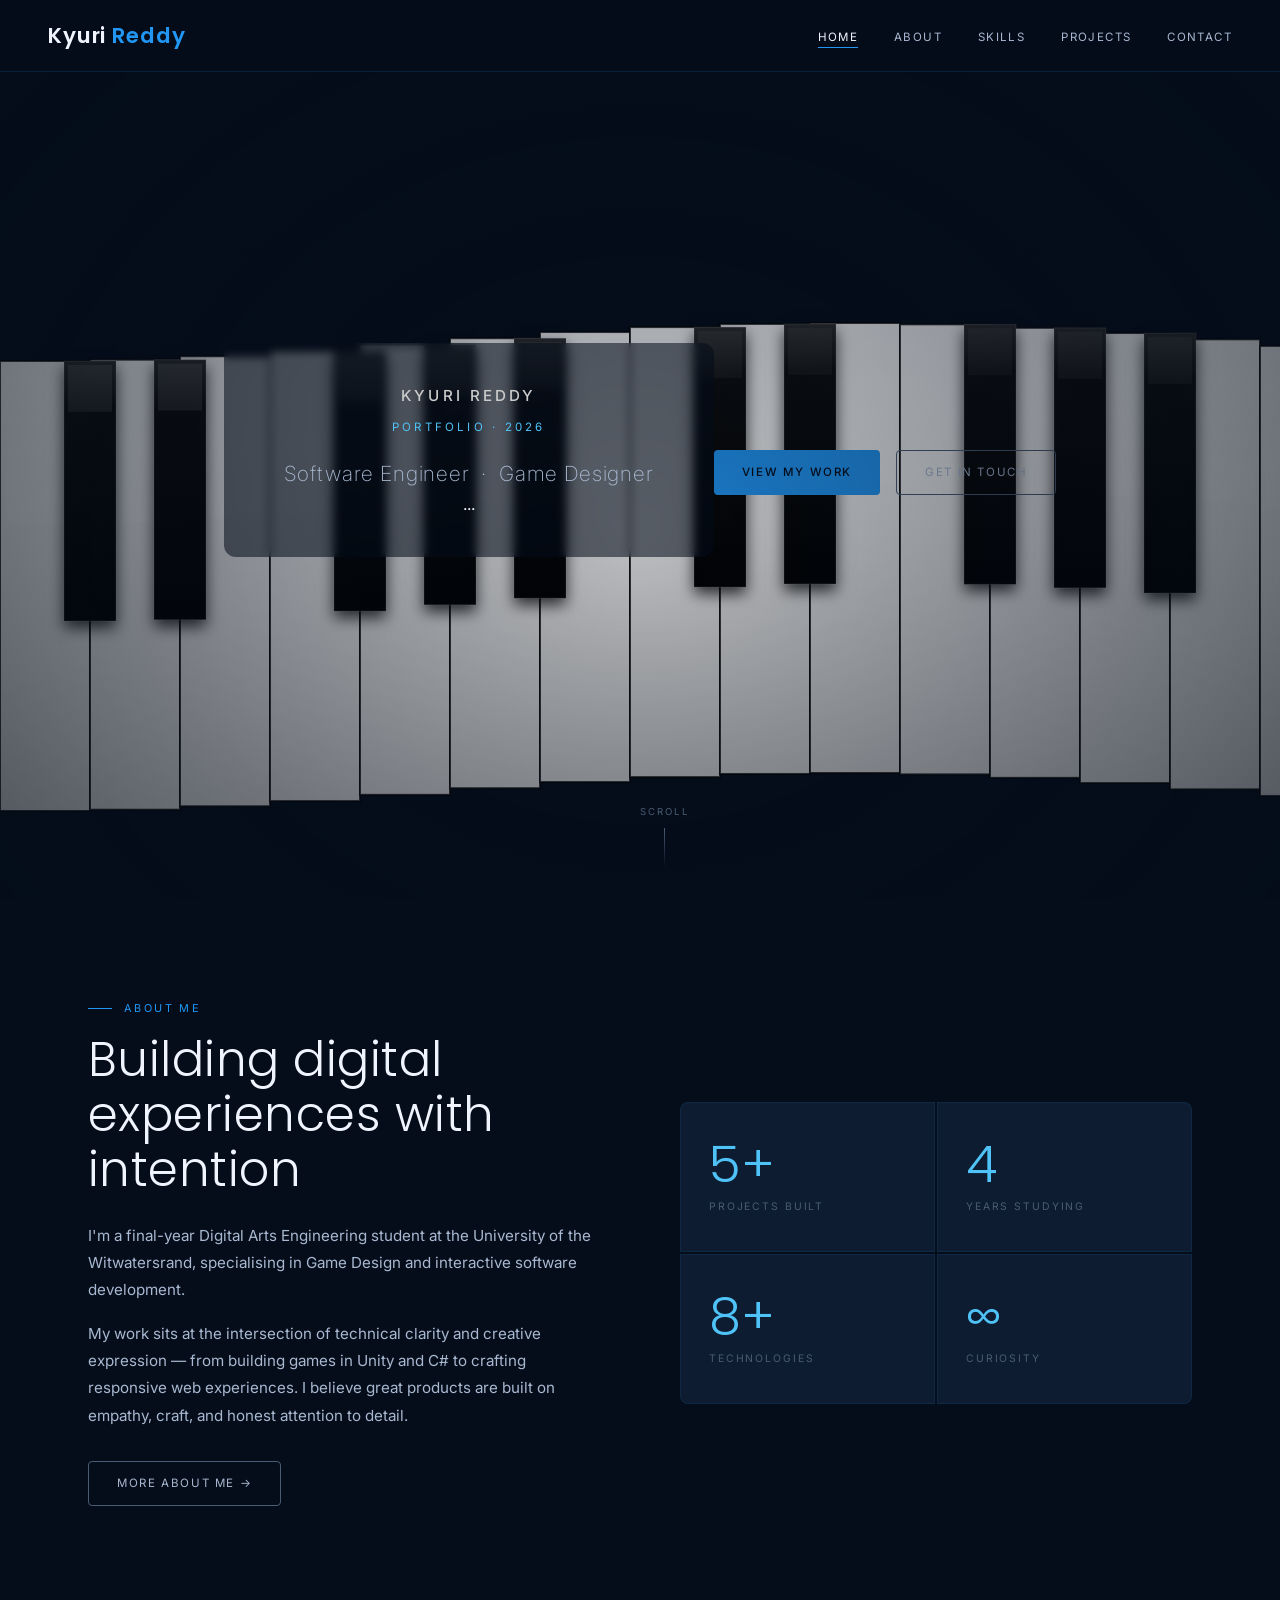
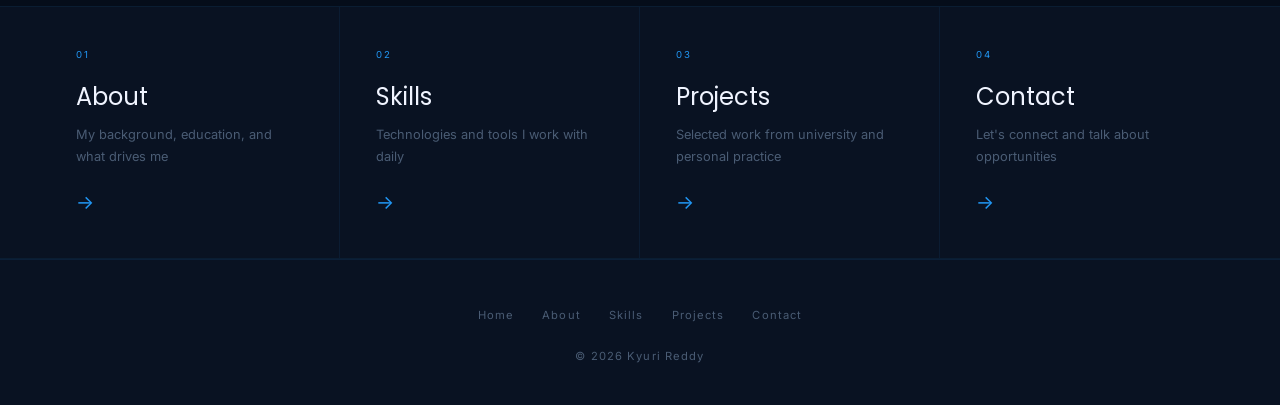
==== index.html @ a509e075 "structure change" ====
<!DOCTYPE html>
<html lang="en">
<head>
  <meta charset="UTF-8">
  <meta name="viewport" content="width=device-width, initial-scale=1.0">
  <title>Kyuri Reddy — Portfolio</title>
  <link rel="stylesheet" href="css/style.css">
  <link rel="stylesheet" href="css/home.css">
</head>
<body>

  <div id="nav-container"></div>

  <div class="page-wrapper" style="padding-top:0;">

    <!-- HERO -->
    <section class="hero" id="hero">
      <canvas id="piano-canvas" aria-hidden="true"></canvas>

<div class="hero-content">
  <p class="hero-name-top">Kyuri Reddy</p>
  <p class="hero-eyebrow">Portfolio · 2026</p>
  <p class="hero-tagline">Software Engineer &nbsp;·&nbsp; Game Designer</p>
  ...
</div><div class="hero-ctas">
          <a href="pages/projects.html" class="btn btn-primary">View My Work</a>
          <a href="pages/contact.html" class="btn btn-outline">Get In Touch</a>
        </div>
      </div>

      <div class="hero-scroll-hint">
        <span>Scroll</span>
        <div class="scroll-line"></div>
      </div>
    </section>

    <!-- INTRO -->
    <section class="intro-section" aria-label="Introduction">
      <div class="intro-text reveal">
        <div class="section-tag">About Me</div>
        <h2>Building digital experiences with intention</h2>
        <p>I'm a final-year Digital Arts Engineering student at the University of the Witwatersrand, specialising in Game Design and interactive software development.</p>
        <p>My work sits at the intersection of technical clarity and creative expression — from building games in Unity and C# to crafting responsive web experiences. I believe great products are built on empathy, craft, and honest attention to detail.</p>
        <a href="pages/about.html" class="btn btn-outline">More About Me →</a>
      </div>
      <div class="intro-stats reveal">
        <div class="stat-card">
          <div class="stat-number">5+</div>
          <div class="stat-label">Projects Built</div>
        </div>
        <div class="stat-card">
          <div class="stat-number">4</div>
          <div class="stat-label">Years Studying</div>
        </div>
        <div class="stat-card">
          <div class="stat-number">8+</div>
          <div class="stat-label">Technologies</div>
        </div>
        <div class="stat-card">
          <div class="stat-number">∞</div>
          <div class="stat-label">Curiosity</div>
        </div>
      </div>
    </section>

    <!-- PAGE NAV ROW -->
    <section class="page-nav-section" aria-label="Site navigation">
      <div class="page-nav-row">
        <a href="pages/about.html" class="page-nav-item reveal">
          <div class="pni-num">01</div>
          <div class="pni-title">About</div>
          <div class="pni-desc">My background, education, and what drives me</div>
          <div class="pni-arrow">→</div>
        </a>
        <a href="pages/skills.html" class="page-nav-item reveal">
          <div class="pni-num">02</div>
          <div class="pni-title">Skills</div>
          <div class="pni-desc">Technologies and tools I work with daily</div>
          <div class="pni-arrow">→</div>
        </a>
        <a href="pages/projects.html" class="page-nav-item reveal">
          <div class="pni-num">03</div>
          <div class="pni-title">Projects</div>
          <div class="pni-desc">Selected work from university and personal practice</div>
          <div class="pni-arrow">→</div>
        </a>
        <a href="pages/contact.html" class="page-nav-item reveal">
          <div class="pni-num">04</div>
          <div class="pni-title">Contact</div>
          <div class="pni-desc">Let's connect and talk about opportunities</div>
          <div class="pni-arrow">→</div>
        </a>
      </div>
    </section>

  </div>

  <footer></footer>

  <script src="js/nav.js"></script>
  <script src="js/piano.js"></script>
  <script src="js/scroll-reveal.js"></script>

</body>
</html>
---- css/style.css ----
/* ============================================================
   KYURI REDDY PORTFOLIO — GLOBAL STYLES
   The Methodical Creative
   ============================================================ */
/* NEW */
@import url('https://fonts.googleapis.com/css2?family=Poppins:wght@300;400;500;600;700&family=Inter:wght@300;400;500;600&display=swap');
/* ── CSS Variables ── */
:root {
  --bg-deep:       #050d1a;
  --bg-mid:        #091222;
  --bg-card:       #0d1c30;
  --bg-card-hover: #122240;
  --blue-1:        #0a3d6b;
  --blue-2:        #1460a8;
  --blue-accent:   #2196f3;
  --blue-bright:   #4fc3f7;
  --white:         #f0f4ff;
  --white-dim:     #a8b8d0;
  --white-faint:   #4a5c74;
  --gold:          #c9a84c;
  --gold-dim:      #7a6230;
  --piano-white:   #ddeeff;
  --piano-black:   #06101f;
--font-display:  'Poppins', sans-serif;
--font-mono:     'Inter', sans-serif;
--font-body:     'Inter', sans-serif;
  --nav-h:         72px;
  --radius:        4px;
  --transition:    0.3s cubic-bezier(0.4, 0, 0.2, 1);
}

/* ── Reset ── */
*, *::before, *::after { box-sizing: border-box; margin: 0; padding: 0; }

html { scroll-behavior: smooth; font-size: 16px; }

body {
  background: var(--bg-deep);
  color: var(--white);
  font-family: var(--font-body);
  line-height: 1.65;
  min-height: 100vh;
  overflow-x: hidden;
}

a { color: var(--blue-bright); text-decoration: none; transition: color var(--transition); }
a:hover { color: var(--white); }

img { max-width: 100%; display: block; }

h1, h2, h3, h4 {
  font-family: var(--font-display);
  font-weight: 300;
  line-height: 1.15;
  letter-spacing: 0.01em;
}

/* ── Navigation (injected via JS) ── */
#nav-container nav {
  position: fixed;
  top: 0; left: 0; right: 0;
  height: var(--nav-h);
  z-index: 1000;
  display: flex;
  align-items: center;
  justify-content: space-between;
  padding: 0 48px;
  background: rgba(5, 13, 26, 0.82);
  backdrop-filter: blur(14px);
  border-bottom: 1px solid rgba(33, 150, 243, 0.15);
}

.nav-logo {
  font-family: var(--font-display);
  font-size: 1.35rem;
  font-weight: 600;
  color: var(--white);
  letter-spacing: 0.04em;
}

.nav-logo span { color: var(--blue-accent); }

.nav-links {
  display: flex;
  gap: 36px;
  list-style: none;
  align-items: center;
}

.nav-links a {
  font-family: var(--font-mono);
  font-size: 0.72rem;
  font-weight: 400;
  letter-spacing: 0.12em;
  text-transform: uppercase;
  color: var(--white-dim);
  transition: color var(--transition);
  position: relative;
  padding-bottom: 4px;
}

.nav-links a::after {
  content: '';
  position: absolute;
  bottom: 0; left: 0;
  width: 0; height: 1px;
  background: var(--blue-accent);
  transition: width var(--transition);
}

.nav-links a:hover,
.nav-links a.active { color: var(--white); }

.nav-links a:hover::after,
.nav-links a.active::after { width: 100%; }

.nav-hamburger {
  display: none;
  flex-direction: column;
  gap: 5px;
  cursor: pointer;
  background: none;
  border: none;
  padding: 4px;
}
.nav-hamburger span {
  display: block;
  width: 24px; height: 1.5px;
  background: var(--white-dim);
  transition: var(--transition);
}

/* ── Page wrapper ── */
.page-wrapper {
  padding-top: var(--nav-h);
  min-height: 100vh;
}

/* ── Section base ── */
.section {
  padding: 100px 48px;
  max-width: 1200px;
  margin: 0 auto;
}

.section-tag {
  font-family: var(--font-mono);
  font-size: 0.68rem;
  letter-spacing: 0.22em;
  text-transform: uppercase;
  color: var(--blue-accent);
  margin-bottom: 14px;
  display: flex;
  align-items: center;
  gap: 12px;
}
.section-tag::before {
  content: '';
  display: block;
  width: 24px; height: 1px;
  background: var(--blue-accent);
}

.section-heading {
  font-size: clamp(2.2rem, 5vw, 3.8rem);
  color: var(--white);
  margin-bottom: 16px;
}

.section-sub {
  font-size: 1rem;
  color: var(--white-dim);
  max-width: 520px;
  margin-bottom: 60px;
  line-height: 1.7;
}

/* ── Divider ── */
.divider {
  width: 60px; height: 1px;
  background: linear-gradient(90deg, var(--blue-accent), transparent);
  margin: 20px 0 40px;
}

/* ── Buttons ── */
.btn {
  display: inline-flex;
  align-items: center;
  gap: 8px;
  padding: 12px 28px;
  font-family: var(--font-mono);
  font-size: 0.72rem;
  letter-spacing: 0.14em;
  text-transform: uppercase;
  border-radius: var(--radius);
  cursor: pointer;
  transition: var(--transition);
  border: none;
}

.btn-primary {
  background: var(--blue-accent);
  color: var(--bg-deep);
  font-weight: 500;
}
.btn-primary:hover {
  background: var(--blue-bright);
  color: var(--bg-deep);
  transform: translateY(-2px);
  box-shadow: 0 8px 24px rgba(33, 150, 243, 0.35);
}

.btn-outline {
  background: transparent;
  color: var(--white-dim);
  border: 1px solid var(--white-faint);
}
.btn-outline:hover {
  border-color: var(--blue-accent);
  color: var(--white);
  transform: translateY(-2px);
}

/* ── Cards ── */
.card {
  background: var(--bg-card);
  border: 1px solid rgba(33, 150, 243, 0.12);
  border-radius: 8px;
  transition: var(--transition);
}
.card:hover {
  background: var(--bg-card-hover);
  border-color: rgba(33, 150, 243, 0.3);
  transform: translateY(-4px);
  box-shadow: 0 20px 40px rgba(0, 0, 0, 0.4);
}

/* ── Footer ── */
footer {
  background: var(--bg-mid);
  border-top: 1px solid rgba(33, 150, 243, 0.1);
  padding: 40px 48px;
  text-align: center;
}
footer p {
  font-family: var(--font-mono);
  font-size: 0.7rem;
  letter-spacing: 0.1em;
  color: var(--white-faint);
}
footer .footer-links {
  display: flex;
  justify-content: center;
  gap: 28px;
  margin-bottom: 20px;
  list-style: none;
}
footer .footer-links a {
  font-family: var(--font-mono);
  font-size: 0.7rem;
  letter-spacing: 0.1em;
  color: var(--white-faint);
}
footer .footer-links a:hover { color: var(--blue-accent); }

/* ── Scroll animations ── */
.reveal {
  opacity: 0;
  transform: translateY(28px);
  transition: opacity 0.7s ease, transform 0.7s ease;
}
.reveal.visible {
  opacity: 1;
  transform: none;
}

/* ── Lightbox overlay ── */
#lightbox-overlay {
  display: none;
  position: fixed;
  inset: 0;
  background: rgba(5, 13, 26, 0.94);
  z-index: 9000;
  align-items: center;
  justify-content: center;
  backdrop-filter: blur(6px);
}
#lightbox-overlay.open { display: flex; }
#lightbox-overlay img {
  max-width: 90vw;
  max-height: 85vh;
  border-radius: 8px;
  box-shadow: 0 30px 80px rgba(0,0,0,0.8);
  animation: lightboxIn 0.25s ease;
}
@keyframes lightboxIn {
  from { opacity: 0; transform: scale(0.93); }
  to   { opacity: 1; transform: scale(1); }
}
#lightbox-close {
  position: fixed;
  top: 24px; right: 32px;
  font-size: 2rem;
  color: var(--white-dim);
  cursor: pointer;
  background: none;
  border: none;
  line-height: 1;
  transition: color var(--transition);
}
#lightbox-close:hover { color: var(--white); }

/* ── Responsive ── */
@media (max-width: 1024px) {
  .section { padding: 80px 32px; }
  #nav-container nav { padding: 0 32px; }
}

@media (max-width: 768px) {
  .section { padding: 64px 20px; }
  #nav-container nav { padding: 0 20px; }

  .nav-links {
    display: none;
    position: fixed;
    top: var(--nav-h); left: 0; right: 0;
    background: rgba(5, 13, 26, 0.97);
    flex-direction: column;
    padding: 32px 24px;
    gap: 24px;
    border-bottom: 1px solid rgba(33,150,243,0.15);
  }
  .nav-links.open { display: flex; }
  .nav-links a { font-size: 0.85rem; }
  .nav-hamburger { display: flex; }
}
---- css/home.css ----
/* ── Hero ── */
.hero {
  position: relative;
  height: 100vh;
  width: 100%;
  display: flex;
  align-items: center;
  justify-content: center;
  overflow: hidden;
}

#piano-canvas {
  position: absolute;
  inset: 0;
  width: 100%;
  height: 100%;
  z-index: 0;
}

.hero::after {
  content: '';
  position: absolute;
  inset: 0;
  background: radial-gradient(ellipse at 50% 60%, rgba(5,13,26,0.2) 0%, rgba(5,13,26,0.7) 100%);
  z-index: 1;
  pointer-events: none;
}

.hero-content {
  position: relative;
  z-index: 10;
  text-align: center;
  padding: 40px 60px;
  background: rgba(5, 13, 26, 0.55);
  border-radius: 12px;
  backdrop-filter: blur(4px);
}

.hero-eyebrow {
  font-family: var(--font-mono);
  font-size: 0.72rem;
  letter-spacing: 0.28em;
  text-transform: uppercase;
  color: var(--blue-bright);
  margin-bottom: 20px;
  opacity: 0;
  animation: fadeUp 0.8s ease 0.4s forwards;
}

.hero-name-top {
  font-family: var(--font-body);
  font-size: 0.95rem;
  font-weight: 500;
  letter-spacing: 0.2em;
  text-transform: uppercase;
  color: #cbcbcb;
  margin-bottom: 10px;
  opacity: 0;
  animation: fadeUp 0.8s ease 0.2s forwards;
}

.hero-name em {
  font-style: italic;
  color: var(--blue-bright);
}

.hero-tagline {
  font-family: var(--font-body);
  font-size: clamp(1rem, 2vw, 1.3rem);
  font-weight: 200;
  color: var(--white-dim);
  margin-top: 20px;
  letter-spacing: 0.04em;
  opacity: 0;
  animation: fadeUp 0.9s ease 0.85s forwards;
}

.hero-ctas {
  display: flex;
  gap: 16px;
  justify-content: center;
  margin-top: 44px;
  opacity: 0;
  animation: fadeUp 0.9s ease 1.05s forwards;
  flex-wrap: wrap;
}

.hero-scroll-hint {
  position: absolute;
  bottom: 32px;
  left: 50%;
  transform: translateX(-50%);
  z-index: 2;
  display: flex;
  flex-direction: column;
  align-items: center;
  gap: 8px;
  opacity: 0;
  animation: fadeUp 0.9s ease 1.4s forwards;
}

.hero-scroll-hint span {
  font-family: var(--font-mono);
  font-size: 0.6rem;
  letter-spacing: 0.22em;
  text-transform: uppercase;
  color: var(--white-faint);
}

.scroll-line {
  width: 1px;
  height: 40px;
  background: linear-gradient(to bottom, var(--white-faint), transparent);
  animation: scrollPulse 2s ease-in-out infinite;
}

@keyframes fadeUp {
  from { opacity: 0; transform: translateY(20px); }
  to   { opacity: 1; transform: translateY(0); }
}

@keyframes scrollPulse {
  0%, 100% { opacity: 0.3; }
  50%       { opacity: 1; }
}

/* ── Intro section ── */
.intro-section {
  padding: 100px 48px;
  max-width: 1200px;
  margin: 0 auto;
  display: grid;
  grid-template-columns: 1fr 1fr;
  gap: 80px;
  align-items: center;
}

.intro-text h2 {
  font-size: clamp(2rem, 4vw, 3rem);
  margin-bottom: 24px;
  color: var(--white);
}

.intro-text p {
  color: var(--white-dim);
  margin-bottom: 16px;
  font-size: 0.95rem;
  line-height: 1.8;
}

.intro-text .btn { margin-top: 16px; }

.intro-stats {
  display: grid;
  grid-template-columns: 1fr 1fr;
  gap: 2px;
}

.stat-card {
  background: var(--bg-card);
  border: 1px solid rgba(33, 150, 243, 0.1);
  padding: 36px 28px;
  transition: var(--transition);
}

.stat-card:hover {
  border-color: rgba(33, 150, 243, 0.35);
  background: var(--bg-card-hover);
}

.stat-card:nth-child(1) { border-radius: 8px 0 0 0; }
.stat-card:nth-child(2) { border-radius: 0 8px 0 0; }
.stat-card:nth-child(3) { border-radius: 0 0 0 8px; }
.stat-card:nth-child(4) { border-radius: 0 0 8px 0; }

.stat-number {
  font-family: var(--font-display);
  font-size: 3.2rem;
  font-weight: 300;
  color: var(--blue-bright);
  line-height: 1;
  margin-bottom: 8px;
}

.stat-label {
  font-family: var(--font-mono);
  font-size: 0.65rem;
  letter-spacing: 0.18em;
  text-transform: uppercase;
  color: var(--white-faint);
}

/* ── Page nav row ── */
.page-nav-section {
  background: var(--bg-mid);
  border-top: 1px solid rgba(33, 150, 243, 0.08);
  border-bottom: 1px solid rgba(33, 150, 243, 0.08);
  padding: 0;
}

.page-nav-row {
  max-width: 1200px;
  margin: 0 auto;
  display: grid;
  grid-template-columns: repeat(4, 1fr);
}

.page-nav-item {
  padding: 40px 36px;
  border-right: 1px solid rgba(33, 150, 243, 0.08);
  transition: var(--transition);
  cursor: pointer;
  text-decoration: none;
  display: block;
}

.page-nav-item:last-child { border-right: none; }
.page-nav-item:hover { background: var(--bg-card); }

.pni-num {
  font-family: var(--font-mono);
  font-size: 0.6rem;
  letter-spacing: 0.18em;
  color: var(--blue-accent);
  margin-bottom: 14px;
}

.pni-title {
  font-family: var(--font-display);
  font-size: 1.5rem;
  color: var(--white);
  margin-bottom: 8px;
}

.pni-desc {
  font-size: 0.8rem;
  color: var(--white-faint);
}

.pni-arrow {
  margin-top: 20px;
  font-size: 1.2rem;
  color: var(--blue-accent);
  transition: transform var(--transition);
}

.page-nav-item:hover .pni-arrow { transform: translateX(6px); }

/* ── Responsive ── */
@media (max-width: 900px) {
  .intro-section {
    grid-template-columns: 1fr;
    gap: 48px;
    padding: 64px 24px;
  }

  .page-nav-row { grid-template-columns: 1fr 1fr; }
  .page-nav-item { border-bottom: 1px solid rgba(33, 150, 243, 0.08); }
}

@media (max-width: 520px) {
  .page-nav-row { grid-template-columns: 1fr; }
  .intro-stats { grid-template-columns: 1fr 1fr; }
}
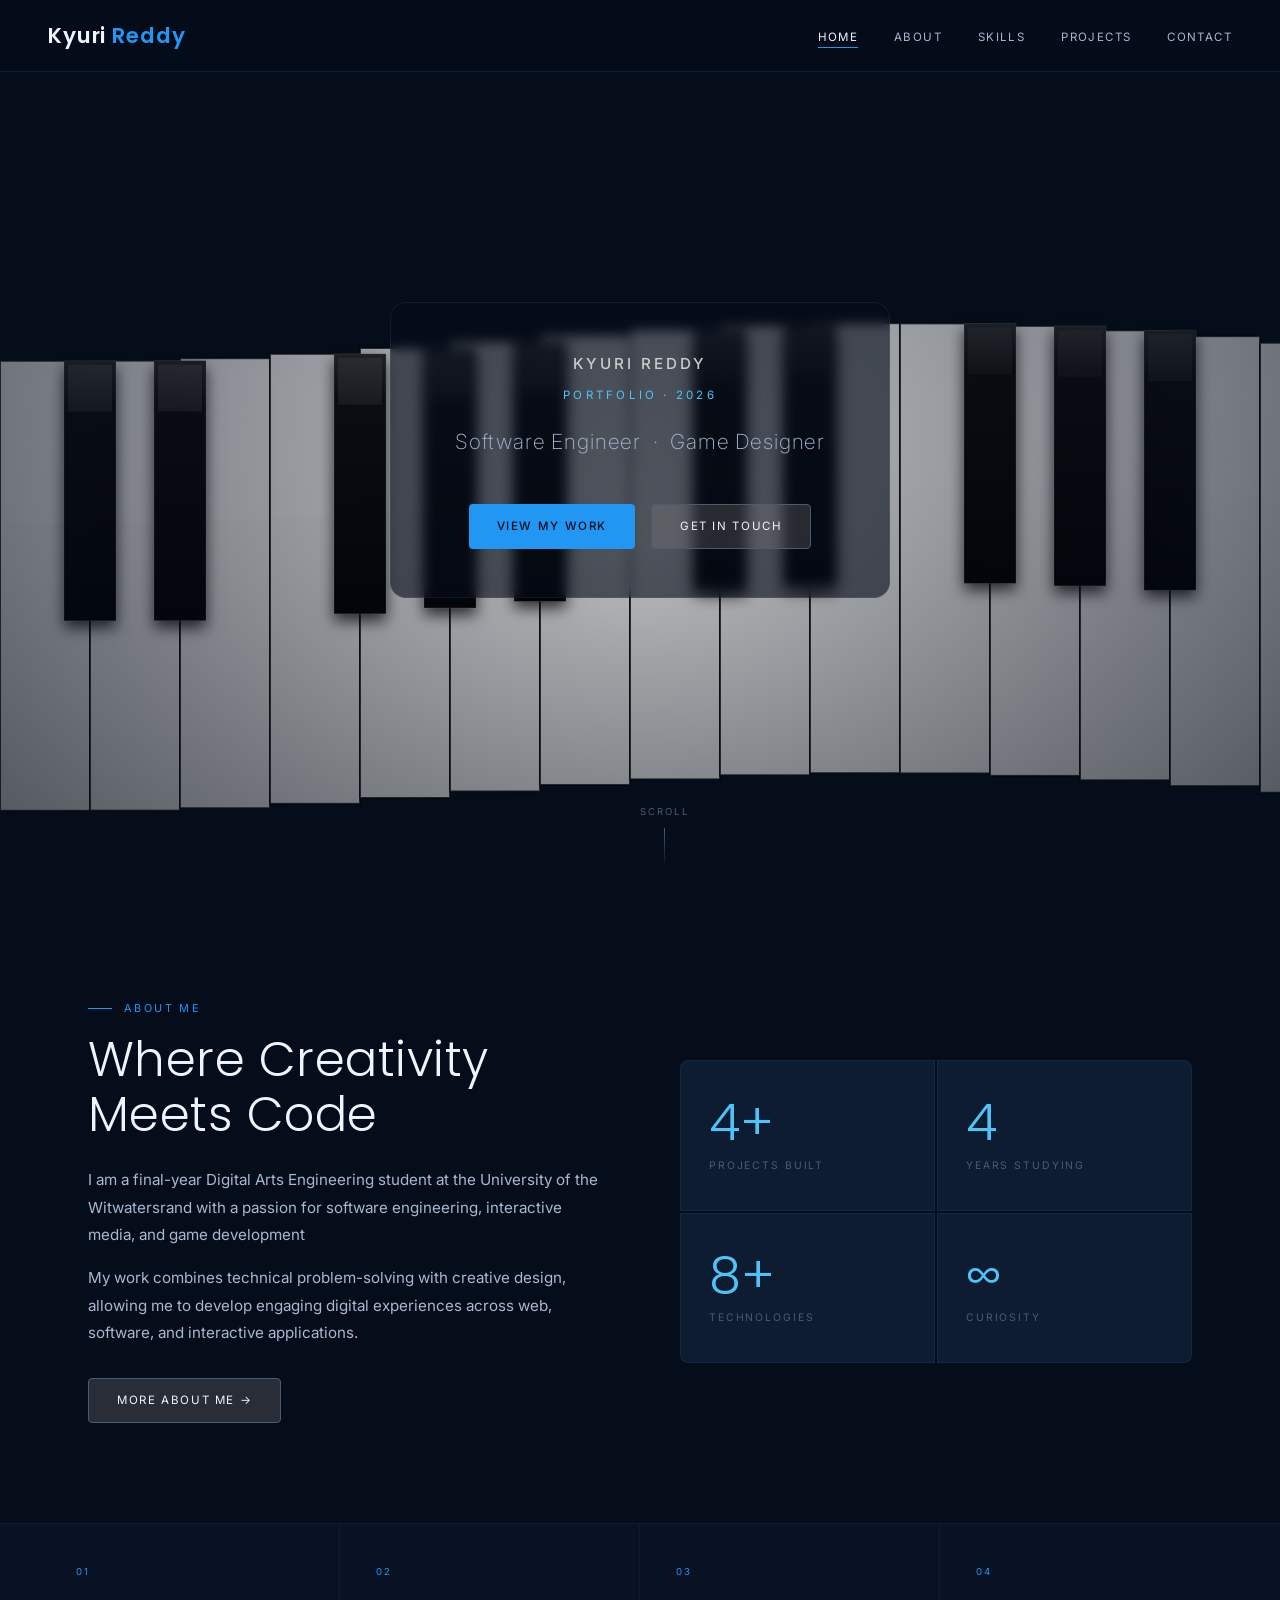
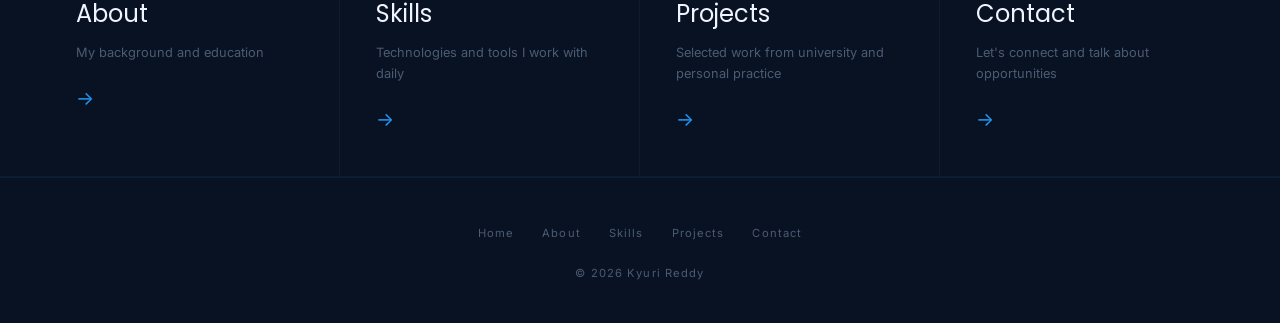
==== commit c57fc7ff: "Changes to home page" ====
--- a/index.html
+++ b/index.html
@@ -21,12 +21,11 @@
   <p class="hero-name-top">Kyuri Reddy</p>
   <p class="hero-eyebrow">Portfolio · 2026</p>
   <p class="hero-tagline">Software Engineer &nbsp;·&nbsp; Game Designer</p>
-  ...
-</div><div class="hero-ctas">
-          <a href="pages/projects.html" class="btn btn-primary">View My Work</a>
-          <a href="pages/contact.html" class="btn btn-outline">Get In Touch</a>
-        </div>
-      </div>
+  <div class="hero-ctas">
+    <a href="pages/projects.html" class="btn btn-primary">View My Work</a>
+    <a href="pages/contact.html" class="btn btn-outline">Get In Touch</a>
+  </div>
+</div>
 
       <div class="hero-scroll-hint">
         <span>Scroll</span>
@@ -38,14 +37,14 @@
     <section class="intro-section" aria-label="Introduction">
       <div class="intro-text reveal">
         <div class="section-tag">About Me</div>
-        <h2>Building digital experiences with intention</h2>
-        <p>I'm a final-year Digital Arts Engineering student at the University of the Witwatersrand, specialising in Game Design and interactive software development.</p>
-        <p>My work sits at the intersection of technical clarity and creative expression — from building games in Unity and C# to crafting responsive web experiences. I believe great products are built on empathy, craft, and honest attention to detail.</p>
+        <h2>Where Creativity Meets Code</h2>
+        <p>I am a final-year Digital Arts Engineering student at the University of the Witwatersrand with a passion for software engineering, interactive media, and game development</p>
+        <p>My work combines technical problem-solving with creative design, allowing me to develop engaging digital experiences across web, software, and interactive applications.</p>
         <a href="pages/about.html" class="btn btn-outline">More About Me →</a>
       </div>
       <div class="intro-stats reveal">
         <div class="stat-card">
-          <div class="stat-number">5+</div>
+          <div class="stat-number">4+</div>
           <div class="stat-label">Projects Built</div>
         </div>
         <div class="stat-card">
@@ -69,7 +68,7 @@
         <a href="pages/about.html" class="page-nav-item reveal">
           <div class="pni-num">01</div>
           <div class="pni-title">About</div>
-          <div class="pni-desc">My background, education, and what drives me</div>
+          <div class="pni-desc">My background and education</div>
           <div class="pni-arrow">→</div>
         </a>
         <a href="pages/skills.html" class="page-nav-item reveal">
--- a/css/style.css
+++ b/css/style.css
@@ -1,8 +1,3 @@
-/* ============================================================
-   KYURI REDDY PORTFOLIO — GLOBAL STYLES
-   The Methodical Creative
-   ============================================================ */
-/* NEW */
 @import url('https://fonts.googleapis.com/css2?family=Poppins:wght@300;400;500;600;700&family=Inter:wght@300;400;500;600&display=swap');
 /* ── CSS Variables ── */
 :root {
@@ -55,7 +50,6 @@
   letter-spacing: 0.01em;
 }
 
-/* ── Navigation (injected via JS) ── */
 #nav-container nav {
   position: fixed;
   top: 0; left: 0; right: 0;
@@ -211,8 +205,8 @@
 }
 
 .btn-outline {
-  background: transparent;
-  color: var(--white-dim);
+  background: rgba(128, 128, 128, 0.28);
+  color: var(--white);
   border: 1px solid var(--white-faint);
 }
 .btn-outline:hover {
--- a/css/home.css
+++ b/css/home.css
@@ -30,10 +30,11 @@
   position: relative;
   z-index: 10;
   text-align: center;
-  padding: 40px 60px;
-  background: rgba(5, 13, 26, 0.55);
-  border-radius: 12px;
-  backdrop-filter: blur(4px);
+  padding: 48px 64px;
+  background: rgba(5, 13, 26, 0.6);
+  border-radius: 16px;
+  backdrop-filter: blur(6px);
+  border: 1px solid rgba(255, 255, 255, 0.06);
 }
 
 .hero-eyebrow {
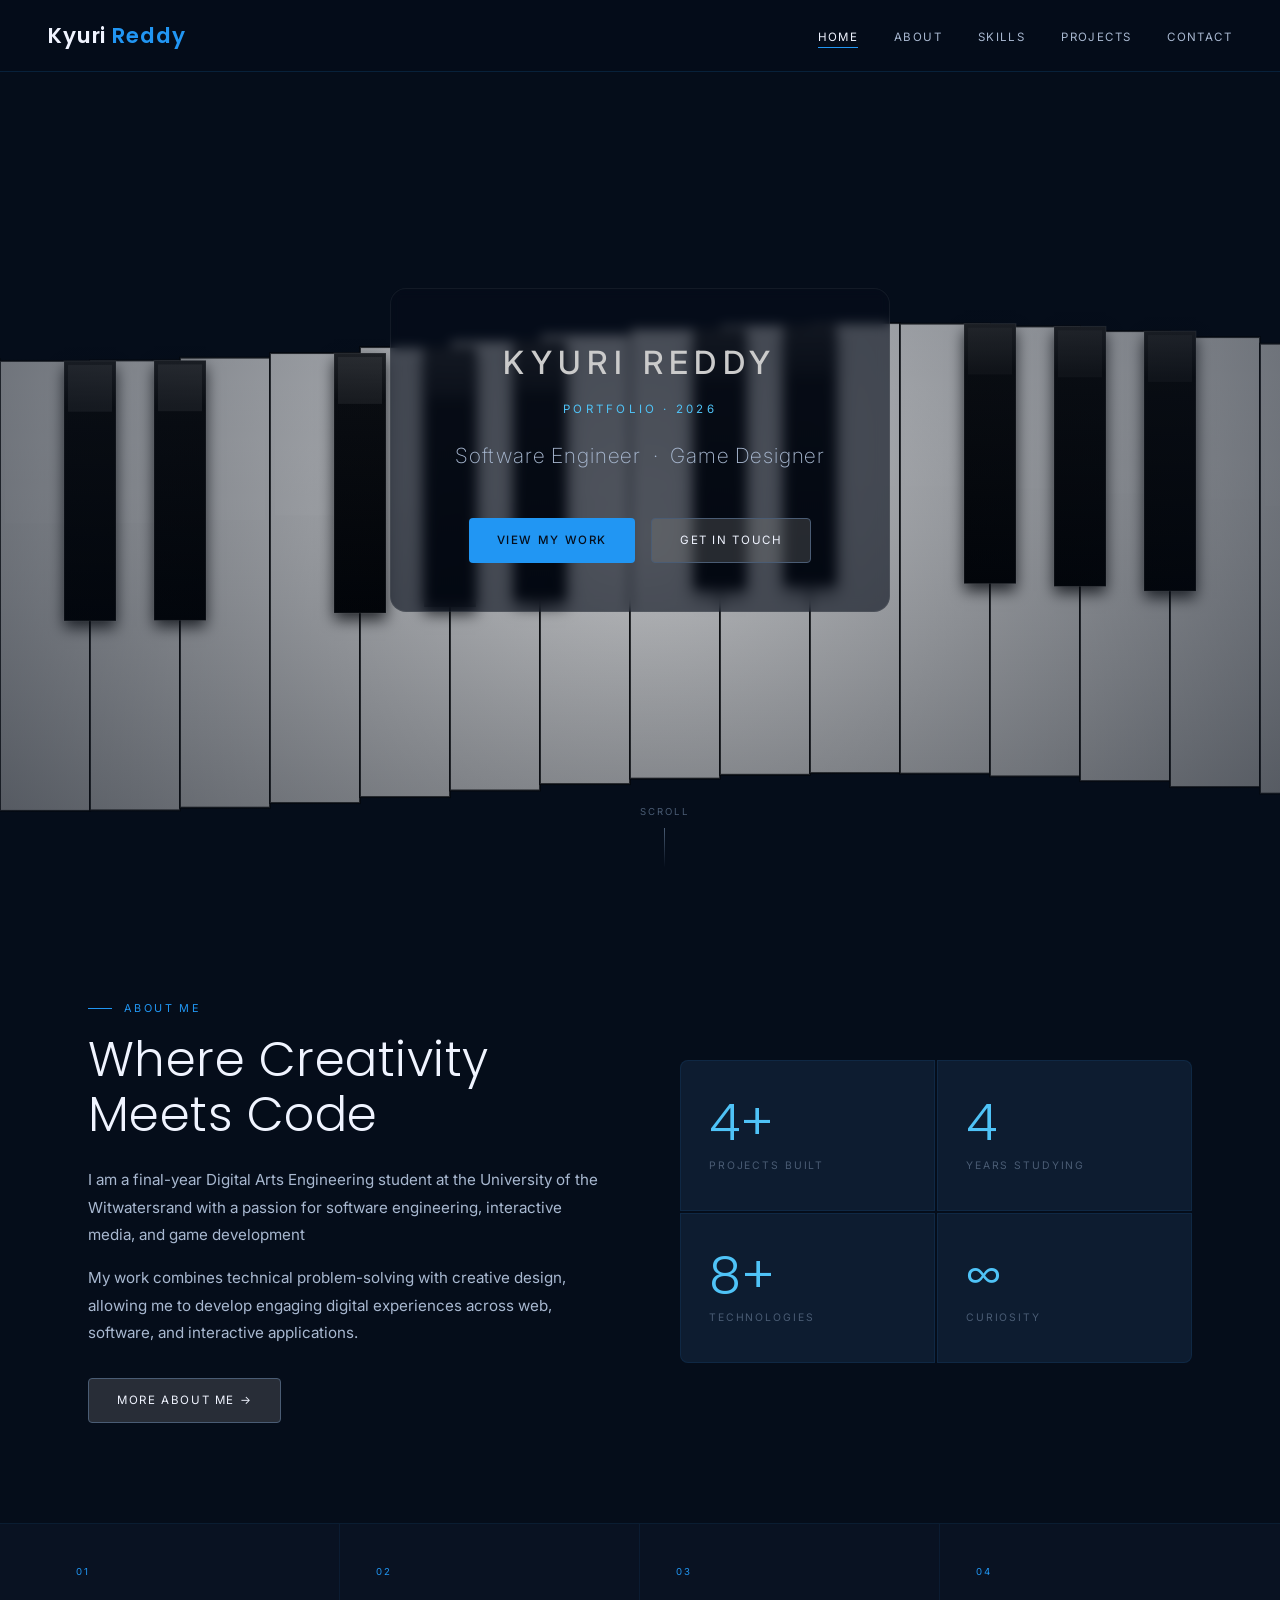
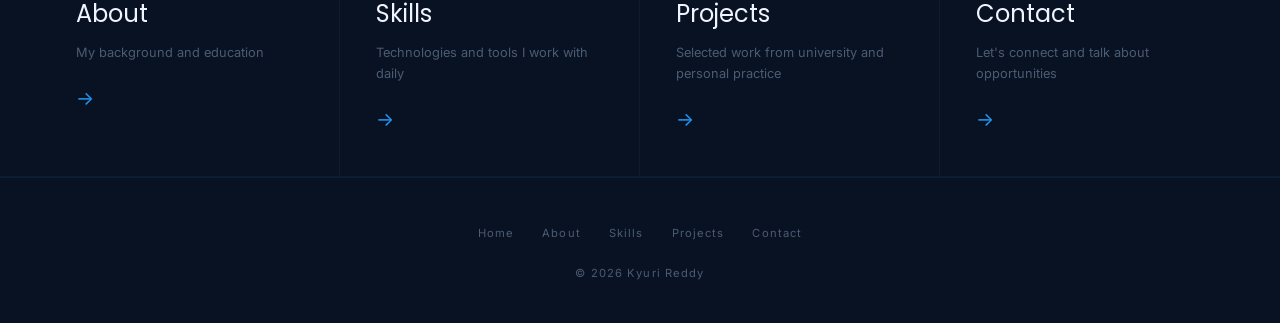
==== commit ea478f70: "changes to layout" ====
--- a/index.html
+++ b/index.html
@@ -3,7 +3,7 @@
 <head>
   <meta charset="UTF-8">
   <meta name="viewport" content="width=device-width, initial-scale=1.0">
-  <title>Kyuri Reddy — Portfolio</title>
+  <title>Home | Kyuri Reddy</title>
   <link rel="stylesheet" href="css/style.css">
   <link rel="stylesheet" href="css/home.css">
 </head>
--- a/css/home.css
+++ b/css/home.css
@@ -50,7 +50,7 @@
 
 .hero-name-top {
   font-family: var(--font-body);
-  font-size: 0.95rem;
+  font-size: 2rem;
   font-weight: 500;
   letter-spacing: 0.2em;
   text-transform: uppercase;
@@ -164,11 +164,6 @@
   transition: var(--transition);
 }
 
-.stat-card:hover {
-  border-color: rgba(33, 150, 243, 0.35);
-  background: var(--bg-card-hover);
-}
-
 .stat-card:nth-child(1) { border-radius: 8px 0 0 0; }
 .stat-card:nth-child(2) { border-radius: 0 8px 0 0; }
 .stat-card:nth-child(3) { border-radius: 0 0 0 8px; }
